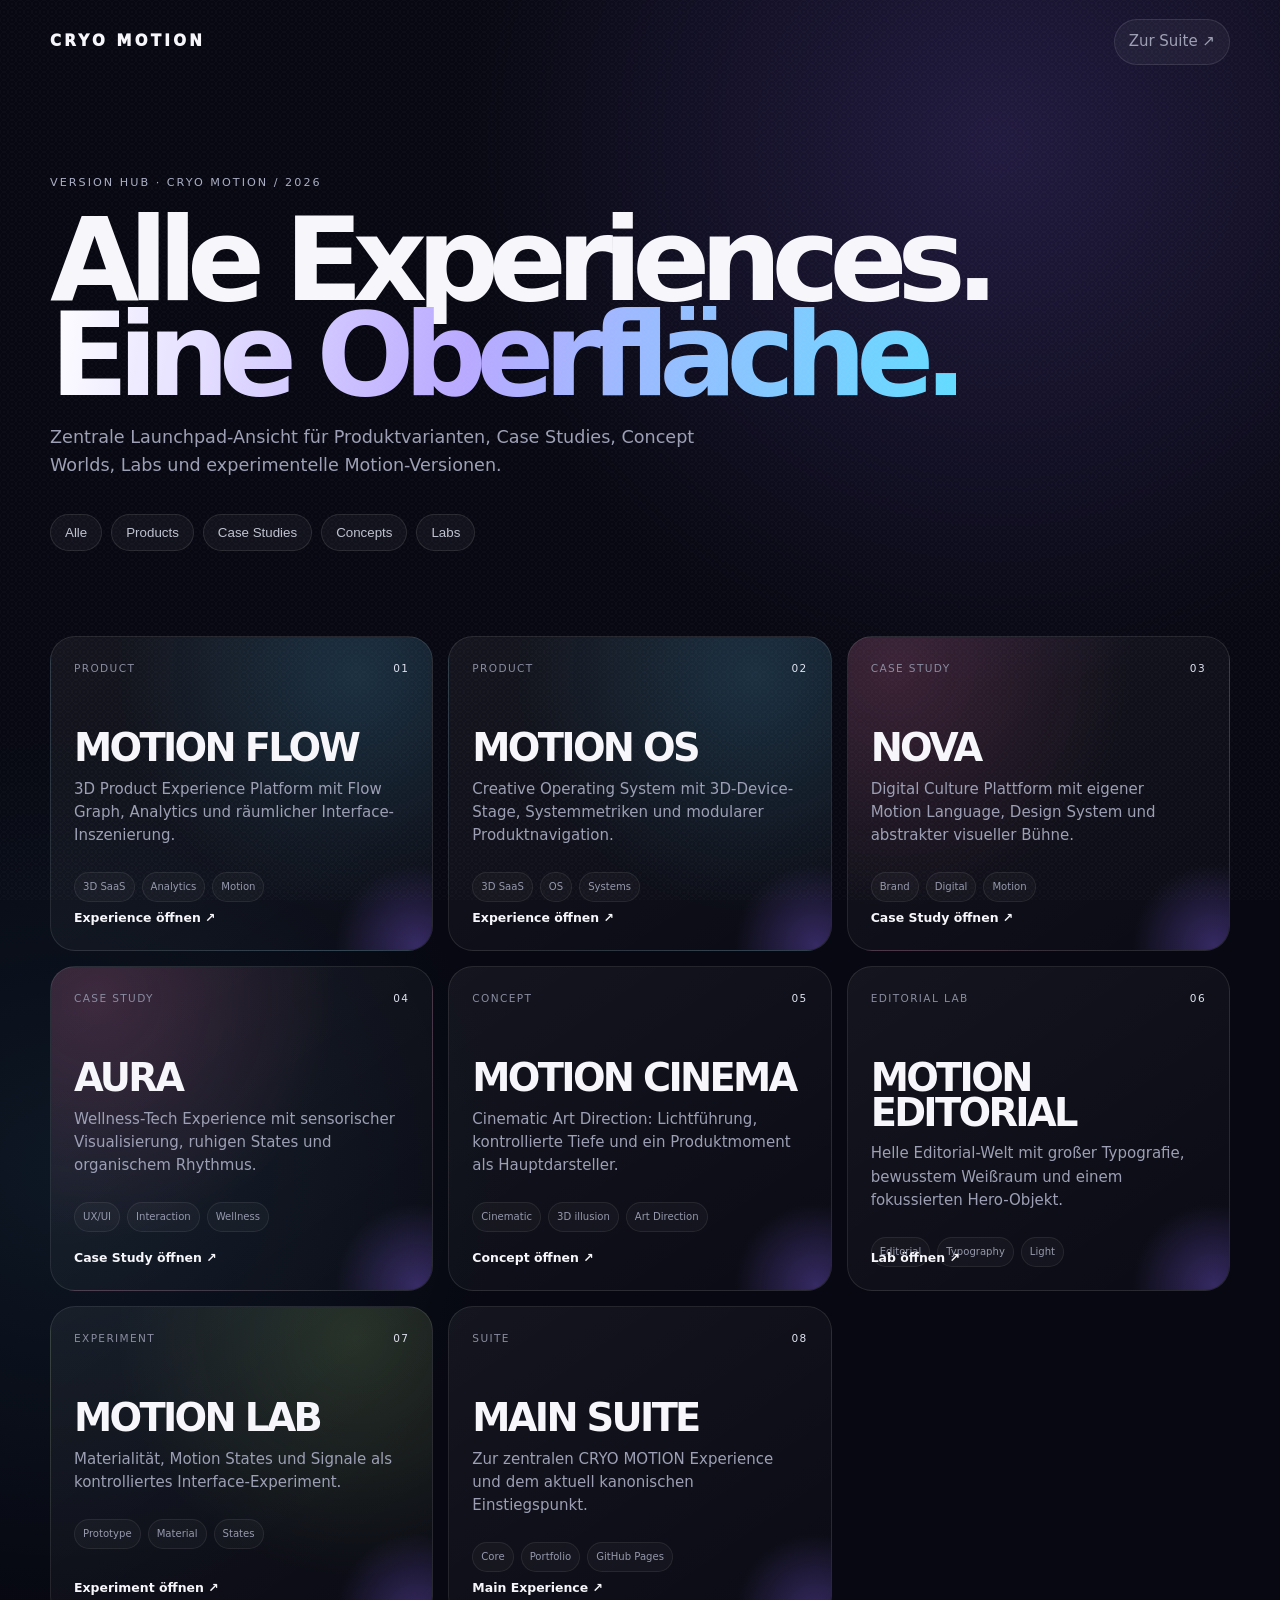
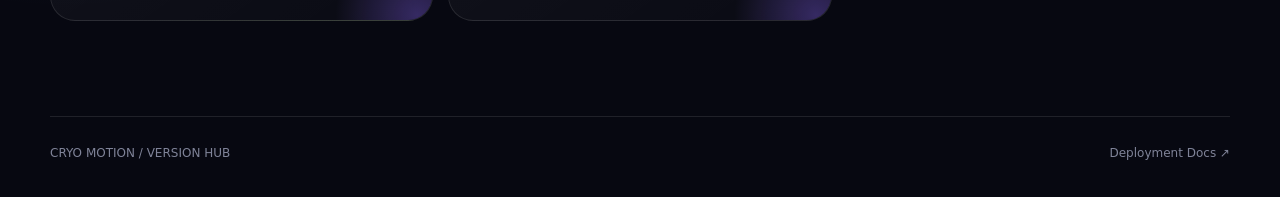
==== versions/hub.html @ 2e17ab0a "feat: add unified version hub" ====
<!doctype html>
<html lang="de">
<head>
<meta charset="utf-8">
<meta name="viewport" content="width=device-width,initial-scale=1">
<meta name="description" content="CRYO MOTION Version Hub — zentrale Navigation für alle Motion-, 3D-, Editorial- und Case-Study-Varianten.">
<title>CRYO MOTION — Version Hub</title>
<style>
:root{--bg:#070811;--surface:#ffffff0b;--line:#ffffff1a;--text:#f7f7fb;--muted:#9da0b5;--blue:#54c8ff;--violet:#8d67ff;--pink:#ff6ab1;--lime:#c4ff78}*{box-sizing:border-box}html{scroll-behavior:smooth}body{margin:0;overflow-x:hidden;color:var(--text);background:radial-gradient(circle at 78% 8%,#8d67ff32,transparent 34rem),radial-gradient(circle at 5% 65%,#54c8ff14,transparent 28rem),var(--bg);font:15px/1.55 system-ui,-apple-system,Segoe UI,sans-serif}body:before{content:"";position:fixed;inset:0;pointer-events:none;opacity:.025;background-image:repeating-radial-gradient(#fff 0 1px,transparent 1px 3px);background-size:8px 8px}a{color:inherit;text-decoration:none}.wrap{width:min(1180px,calc(100% - 36px));margin:auto}.nav{height:84px;display:flex;align-items:center;justify-content:space-between;gap:20px}.brand{font-weight:950;letter-spacing:.22em}.back{padding:10px 14px;border:1px solid var(--line);border-radius:999px;color:var(--muted);background:var(--surface)}.hero{padding:90px 0 85px}.eyebrow{font-size:.7rem;letter-spacing:.18em;color:#aaaec4}.hero h1{font-size:clamp(4rem,9vw,8.5rem);line-height:.82;letter-spacing:-.09em;max-width:980px;margin:22px 0}.grad{color:transparent;background:linear-gradient(100deg,#fff,#b9a9ff 46%,#62dcff);background-clip:text;-webkit-background-clip:text}.lead{max-width:690px;color:var(--muted);font-size:1.1rem}.toolbar{margin-top:35px;display:flex;gap:9px;flex-wrap:wrap}.filter{border:1px solid var(--line);background:var(--surface);color:#bfc2d1;border-radius:999px;padding:10px 14px;cursor:pointer}.filter:hover,.filter:focus-visible{color:#fff;border-color:#ffffff3b;outline:none}.grid{display:grid;grid-template-columns:repeat(3,1fr);gap:15px;padding-bottom:95px}.card{position:relative;min-height:315px;padding:23px;border:1px solid var(--line);border-radius:25px;background:linear-gradient(145deg,#ffffff0e,#ffffff04);overflow:hidden;transition:.35s}.card:hover{transform:translateY(-8px);border-color:#ffffff30;box-shadow:0 28px 75px #0007}.card:after{content:"";position:absolute;width:170px;height:170px;border-radius:50%;right:-70px;bottom:-80px;background:radial-gradient(circle,#8d67ff55,transparent 68%)}.meta{display:flex;justify-content:space-between;gap:10px;font-size:.66rem;letter-spacing:.13em;color:#898ca0}.num{color:#dfe2ef}.card h2{font-size:2.4rem;line-height:.9;letter-spacing:-.07em;margin:55px 0 12px}.card p{color:var(--muted);max-width:34ch;margin:0}.tags{display:flex;gap:7px;flex-wrap:wrap;margin-top:25px}.tag{font-size:.63rem;padding:6px 8px;border-radius:999px;background:#ffffff08;border:1px solid #ffffff13;color:#9699ad}.open{position:absolute;left:23px;bottom:22px;font-size:.78rem;font-weight:850}.blue{background:radial-gradient(circle at 80% 12%,#54c8ff2b,transparent 15rem),linear-gradient(145deg,#ffffff0e,#ffffff04)}.pink{background:radial-gradient(circle at 12% 10%,#ff6ab12b,transparent 15rem),linear-gradient(145deg,#ffffff0e,#ffffff04)}.lime{background:radial-gradient(circle at 80% 10%,#c4ff7820,transparent 15rem),linear-gradient(145deg,#ffffff0e,#ffffff04)}.footer{border-top:1px solid var(--line);padding:27px 0 35px;display:flex;justify-content:space-between;color:#7f8398;font-size:.75rem}@media(max-width:900px){.grid{grid-template-columns:repeat(2,1fr)}}@media(max-width:620px){.wrap{width:calc(100% - 28px)}.nav{height:70px}.hero{padding:60px 0 65px}.hero h1{font-size:clamp(3.3rem,15vw,6.2rem)}.grid{grid-template-columns:1fr}.card{min-height:280px}.footer{flex-direction:column;gap:8px}}@media(prefers-reduced-motion:reduce){*{transition-duration:.01ms!important;scroll-behavior:auto!important}}
</style>
</head>
<body>
<div class="wrap">
<header class="nav"><a class="brand" href="../index.html">CRYO MOTION</a><a class="back" href="../index.html">Zur Suite ↗</a></header>
<main>
<section class="hero"><div class="eyebrow">VERSION HUB · CRYO MOTION / 2026</div><h1>Alle Experiences. <span class="grad">Eine Oberfläche.</span></h1><p class="lead">Zentrale Launchpad-Ansicht für Produktvarianten, Case Studies, Concept Worlds, Labs und experimentelle Motion-Versionen.</p><div class="toolbar"><button class="filter" data-filter="all">Alle</button><button class="filter" data-filter="product">Products</button><button class="filter" data-filter="case">Case Studies</button><button class="filter" data-filter="concept">Concepts</button><button class="filter" data-filter="lab">Labs</button></div></section>
<section class="grid" aria-label="CRYO MOTION Versionen">
<article class="card blue" data-type="product"><div class="meta"><span>PRODUCT</span><span class="num">01</span></div><h2>MOTION FLOW</h2><p>3D Product Experience Platform mit Flow Graph, Analytics und räumlicher Interface-Inszenierung.</p><div class="tags"><span class="tag">3D SaaS</span><span class="tag">Analytics</span><span class="tag">Motion</span></div><a class="open" href="../variants/motion-flow.html">Experience öffnen ↗</a></article>
<article class="card blue" data-type="product"><div class="meta"><span>PRODUCT</span><span class="num">02</span></div><h2>MOTION OS</h2><p>Creative Operating System mit 3D-Device-Stage, Systemmetriken und modularer Produktnavigation.</p><div class="tags"><span class="tag">3D SaaS</span><span class="tag">OS</span><span class="tag">Systems</span></div><a class="open" href="../variants/motion-os.html">Experience öffnen ↗</a></article>
<article class="card pink" data-type="case"><div class="meta"><span>CASE STUDY</span><span class="num">03</span></div><h2>NOVA</h2><p>Digital Culture Plattform mit eigener Motion Language, Design System und abstrakter visueller Bühne.</p><div class="tags"><span class="tag">Brand</span><span class="tag">Digital</span><span class="tag">Motion</span></div><a class="open" href="../projects/nova.html">Case Study öffnen ↗</a></article>
<article class="card pink" data-type="case"><div class="meta"><span>CASE STUDY</span><span class="num">04</span></div><h2>AURA</h2><p>Wellness-Tech Experience mit sensorischer Visualisierung, ruhigen States und organischem Rhythmus.</p><div class="tags"><span class="tag">UX/UI</span><span class="tag">Interaction</span><span class="tag">Wellness</span></div><a class="open" href="../projects/aura.html">Case Study öffnen ↗</a></article>
<article class="card" data-type="concept"><div class="meta"><span>CONCEPT</span><span class="num">05</span></div><h2>MOTION CINEMA</h2><p>Cinematic Art Direction: Lichtführung, kontrollierte Tiefe und ein Produktmoment als Hauptdarsteller.</p><div class="tags"><span class="tag">Cinematic</span><span class="tag">3D illusion</span><span class="tag">Art Direction</span></div><a class="open" href="../concepts/motion-cinema.html">Concept öffnen ↗</a></article>
<article class="card" data-type="lab"><div class="meta"><span>EDITORIAL LAB</span><span class="num">06</span></div><h2>MOTION EDITORIAL</h2><p>Helle Editorial-Welt mit großer Typografie, bewusstem Weißraum und einem fokussierten Hero-Objekt.</p><div class="tags"><span class="tag">Editorial</span><span class="tag">Typography</span><span class="tag">Light</span></div><a class="open" href="../labs/motion-editorial.html">Lab öffnen ↗</a></article>
<article class="card lime" data-type="lab"><div class="meta"><span>EXPERIMENT</span><span class="num">07</span></div><h2>MOTION LAB</h2><p>Materialität, Motion States und Signale als kontrolliertes Interface-Experiment.</p><div class="tags"><span class="tag">Prototype</span><span class="tag">Material</span><span class="tag">States</span></div><a class="open" href="../experiments/motion-lab.html">Experiment öffnen ↗</a></article>
<article class="card" data-type="hub"><div class="meta"><span>SUITE</span><span class="num">08</span></div><h2>MAIN SUITE</h2><p>Zur zentralen CRYO MOTION Experience und dem aktuell kanonischen Einstiegspunkt.</p><div class="tags"><span class="tag">Core</span><span class="tag">Portfolio</span><span class="tag">GitHub Pages</span></div><a class="open" href="../index.html">Main Experience ↗</a></article>
</section>
</main>
<footer class="footer"><span>CRYO MOTION / VERSION HUB</span><a href="../docs/DEPLOYMENT.md">Deployment Docs ↗</a></footer>
</div>
<script>
const buttons=document.querySelectorAll('.filter');const cards=document.querySelectorAll('.card');buttons.forEach(btn=>btn.addEventListener('click',()=>{const f=btn.dataset.filter;cards.forEach(card=>card.hidden=f!=='all'&&card.dataset.type!==f);buttons.forEach(b=>b.setAttribute('aria-pressed',b===btn?'true':'false'))}));buttons[0].setAttribute('aria-pressed','true');
</script>
</body>
</html>
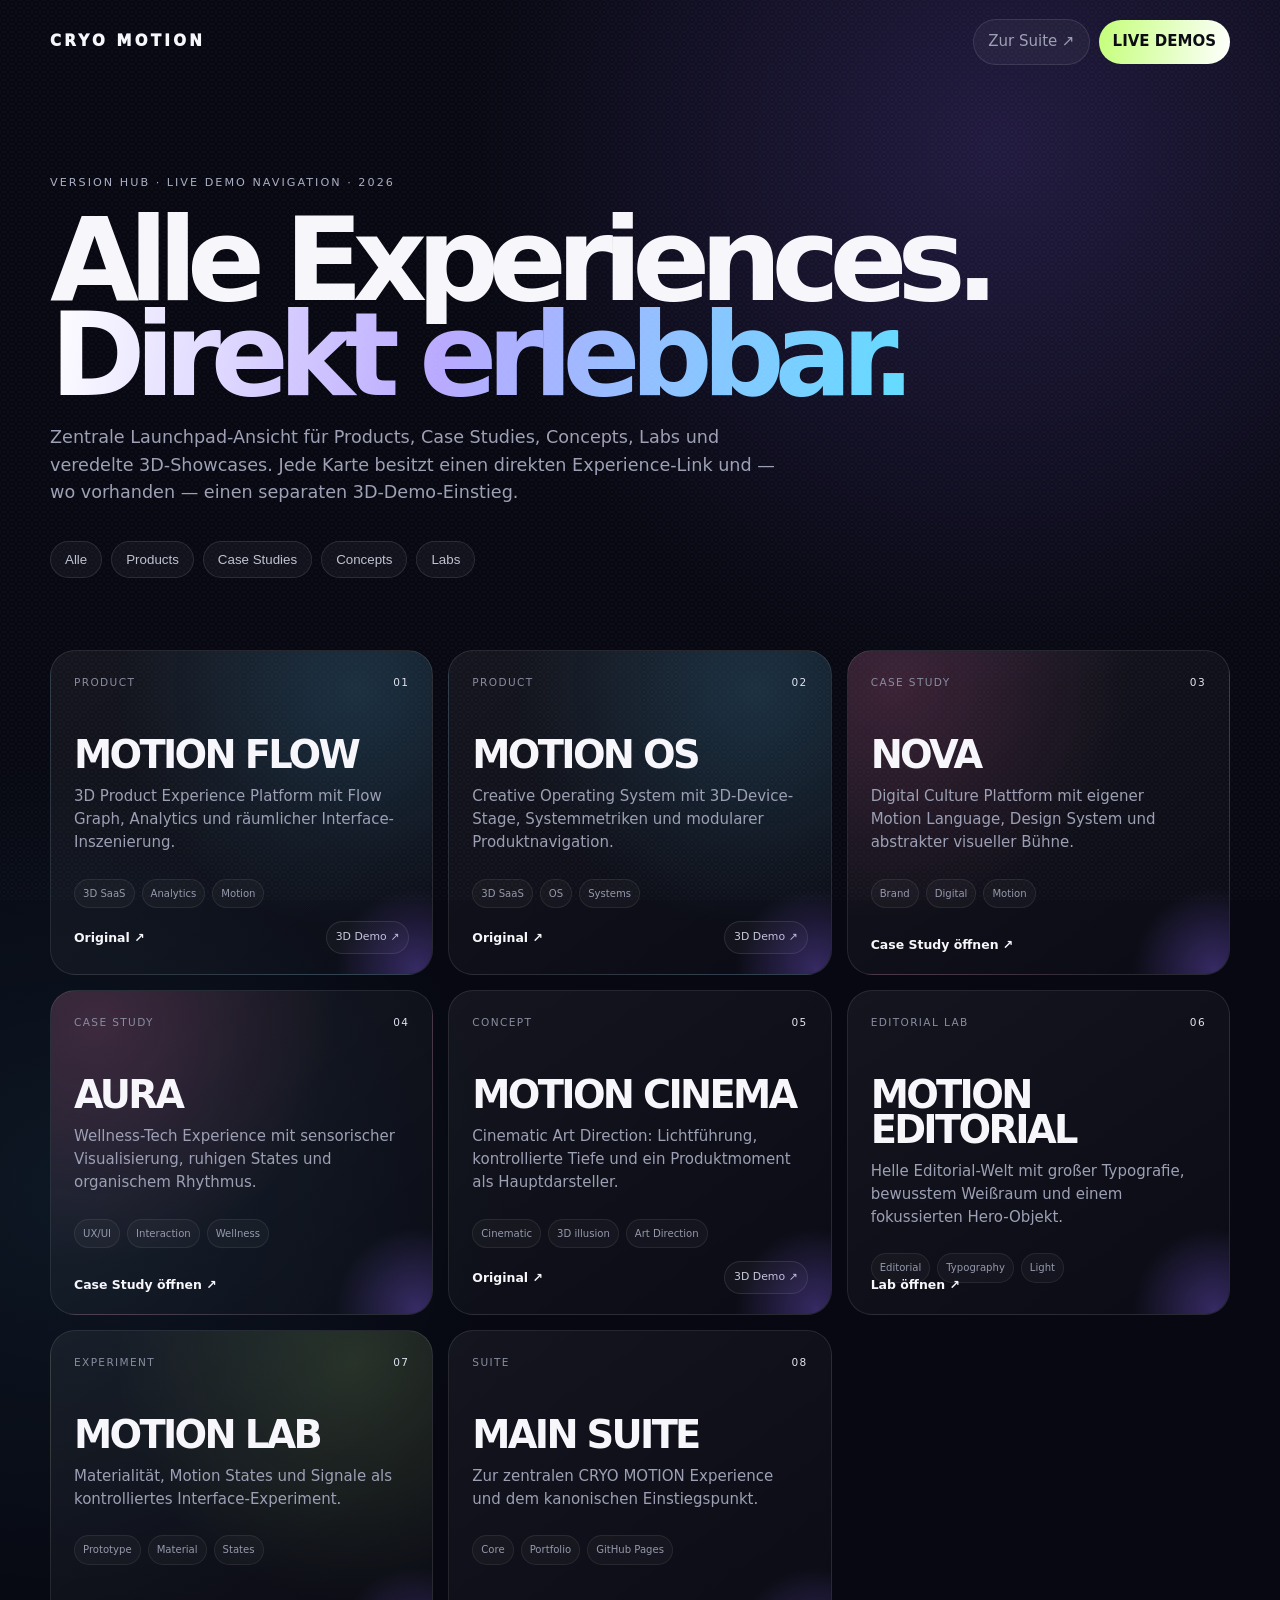
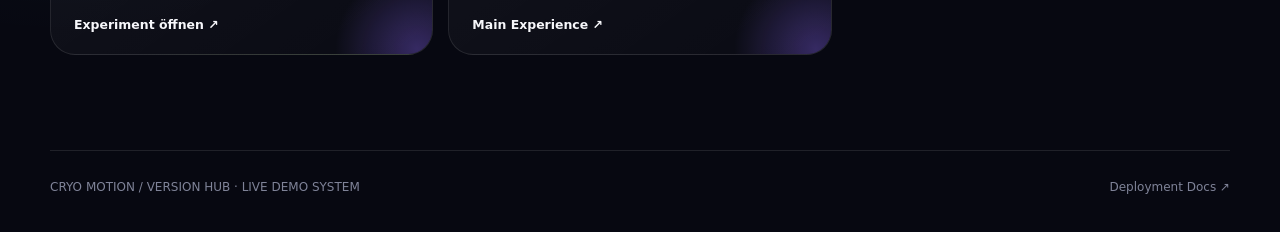
==== commit d0ed9f32: "feat: connect live demo navigation and 3D showcases" ====
--- a/versions/hub.html
+++ b/versions/hub.html
@@ -1,34 +1 @@
-<!doctype html>
-<html lang="de">
-<head>
-<meta charset="utf-8">
-<meta name="viewport" content="width=device-width,initial-scale=1">
-<meta name="description" content="CRYO MOTION Version Hub — zentrale Navigation für alle Motion-, 3D-, Editorial- und Case-Study-Varianten.">
-<title>CRYO MOTION — Version Hub</title>
-<style>
-:root{--bg:#070811;--surface:#ffffff0b;--line:#ffffff1a;--text:#f7f7fb;--muted:#9da0b5;--blue:#54c8ff;--violet:#8d67ff;--pink:#ff6ab1;--lime:#c4ff78}*{box-sizing:border-box}html{scroll-behavior:smooth}body{margin:0;overflow-x:hidden;color:var(--text);background:radial-gradient(circle at 78% 8%,#8d67ff32,transparent 34rem),radial-gradient(circle at 5% 65%,#54c8ff14,transparent 28rem),var(--bg);font:15px/1.55 system-ui,-apple-system,Segoe UI,sans-serif}body:before{content:"";position:fixed;inset:0;pointer-events:none;opacity:.025;background-image:repeating-radial-gradient(#fff 0 1px,transparent 1px 3px);background-size:8px 8px}a{color:inherit;text-decoration:none}.wrap{width:min(1180px,calc(100% - 36px));margin:auto}.nav{height:84px;display:flex;align-items:center;justify-content:space-between;gap:20px}.brand{font-weight:950;letter-spacing:.22em}.back{padding:10px 14px;border:1px solid var(--line);border-radius:999px;color:var(--muted);background:var(--surface)}.hero{padding:90px 0 85px}.eyebrow{font-size:.7rem;letter-spacing:.18em;color:#aaaec4}.hero h1{font-size:clamp(4rem,9vw,8.5rem);line-height:.82;letter-spacing:-.09em;max-width:980px;margin:22px 0}.grad{color:transparent;background:linear-gradient(100deg,#fff,#b9a9ff 46%,#62dcff);background-clip:text;-webkit-background-clip:text}.lead{max-width:690px;color:var(--muted);font-size:1.1rem}.toolbar{margin-top:35px;display:flex;gap:9px;flex-wrap:wrap}.filter{border:1px solid var(--line);background:var(--surface);color:#bfc2d1;border-radius:999px;padding:10px 14px;cursor:pointer}.filter:hover,.filter:focus-visible{color:#fff;border-color:#ffffff3b;outline:none}.grid{display:grid;grid-template-columns:repeat(3,1fr);gap:15px;padding-bottom:95px}.card{position:relative;min-height:315px;padding:23px;border:1px solid var(--line);border-radius:25px;background:linear-gradient(145deg,#ffffff0e,#ffffff04);overflow:hidden;transition:.35s}.card:hover{transform:translateY(-8px);border-color:#ffffff30;box-shadow:0 28px 75px #0007}.card:after{content:"";position:absolute;width:170px;height:170px;border-radius:50%;right:-70px;bottom:-80px;background:radial-gradient(circle,#8d67ff55,transparent 68%)}.meta{display:flex;justify-content:space-between;gap:10px;font-size:.66rem;letter-spacing:.13em;color:#898ca0}.num{color:#dfe2ef}.card h2{font-size:2.4rem;line-height:.9;letter-spacing:-.07em;margin:55px 0 12px}.card p{color:var(--muted);max-width:34ch;margin:0}.tags{display:flex;gap:7px;flex-wrap:wrap;margin-top:25px}.tag{font-size:.63rem;padding:6px 8px;border-radius:999px;background:#ffffff08;border:1px solid #ffffff13;color:#9699ad}.open{position:absolute;left:23px;bottom:22px;font-size:.78rem;font-weight:850}.blue{background:radial-gradient(circle at 80% 12%,#54c8ff2b,transparent 15rem),linear-gradient(145deg,#ffffff0e,#ffffff04)}.pink{background:radial-gradient(circle at 12% 10%,#ff6ab12b,transparent 15rem),linear-gradient(145deg,#ffffff0e,#ffffff04)}.lime{background:radial-gradient(circle at 80% 10%,#c4ff7820,transparent 15rem),linear-gradient(145deg,#ffffff0e,#ffffff04)}.footer{border-top:1px solid var(--line);padding:27px 0 35px;display:flex;justify-content:space-between;color:#7f8398;font-size:.75rem}@media(max-width:900px){.grid{grid-template-columns:repeat(2,1fr)}}@media(max-width:620px){.wrap{width:calc(100% - 28px)}.nav{height:70px}.hero{padding:60px 0 65px}.hero h1{font-size:clamp(3.3rem,15vw,6.2rem)}.grid{grid-template-columns:1fr}.card{min-height:280px}.footer{flex-direction:column;gap:8px}}@media(prefers-reduced-motion:reduce){*{transition-duration:.01ms!important;scroll-behavior:auto!important}}
-</style>
-</head>
-<body>
-<div class="wrap">
-<header class="nav"><a class="brand" href="../index.html">CRYO MOTION</a><a class="back" href="../index.html">Zur Suite ↗</a></header>
-<main>
-<section class="hero"><div class="eyebrow">VERSION HUB · CRYO MOTION / 2026</div><h1>Alle Experiences. <span class="grad">Eine Oberfläche.</span></h1><p class="lead">Zentrale Launchpad-Ansicht für Produktvarianten, Case Studies, Concept Worlds, Labs und experimentelle Motion-Versionen.</p><div class="toolbar"><button class="filter" data-filter="all">Alle</button><button class="filter" data-filter="product">Products</button><button class="filter" data-filter="case">Case Studies</button><button class="filter" data-filter="concept">Concepts</button><button class="filter" data-filter="lab">Labs</button></div></section>
-<section class="grid" aria-label="CRYO MOTION Versionen">
-<article class="card blue" data-type="product"><div class="meta"><span>PRODUCT</span><span class="num">01</span></div><h2>MOTION FLOW</h2><p>3D Product Experience Platform mit Flow Graph, Analytics und räumlicher Interface-Inszenierung.</p><div class="tags"><span class="tag">3D SaaS</span><span class="tag">Analytics</span><span class="tag">Motion</span></div><a class="open" href="../variants/motion-flow.html">Experience öffnen ↗</a></article>
-<article class="card blue" data-type="product"><div class="meta"><span>PRODUCT</span><span class="num">02</span></div><h2>MOTION OS</h2><p>Creative Operating System mit 3D-Device-Stage, Systemmetriken und modularer Produktnavigation.</p><div class="tags"><span class="tag">3D SaaS</span><span class="tag">OS</span><span class="tag">Systems</span></div><a class="open" href="../variants/motion-os.html">Experience öffnen ↗</a></article>
-<article class="card pink" data-type="case"><div class="meta"><span>CASE STUDY</span><span class="num">03</span></div><h2>NOVA</h2><p>Digital Culture Plattform mit eigener Motion Language, Design System und abstrakter visueller Bühne.</p><div class="tags"><span class="tag">Brand</span><span class="tag">Digital</span><span class="tag">Motion</span></div><a class="open" href="../projects/nova.html">Case Study öffnen ↗</a></article>
-<article class="card pink" data-type="case"><div class="meta"><span>CASE STUDY</span><span class="num">04</span></div><h2>AURA</h2><p>Wellness-Tech Experience mit sensorischer Visualisierung, ruhigen States und organischem Rhythmus.</p><div class="tags"><span class="tag">UX/UI</span><span class="tag">Interaction</span><span class="tag">Wellness</span></div><a class="open" href="../projects/aura.html">Case Study öffnen ↗</a></article>
-<article class="card" data-type="concept"><div class="meta"><span>CONCEPT</span><span class="num">05</span></div><h2>MOTION CINEMA</h2><p>Cinematic Art Direction: Lichtführung, kontrollierte Tiefe und ein Produktmoment als Hauptdarsteller.</p><div class="tags"><span class="tag">Cinematic</span><span class="tag">3D illusion</span><span class="tag">Art Direction</span></div><a class="open" href="../concepts/motion-cinema.html">Concept öffnen ↗</a></article>
-<article class="card" data-type="lab"><div class="meta"><span>EDITORIAL LAB</span><span class="num">06</span></div><h2>MOTION EDITORIAL</h2><p>Helle Editorial-Welt mit großer Typografie, bewusstem Weißraum und einem fokussierten Hero-Objekt.</p><div class="tags"><span class="tag">Editorial</span><span class="tag">Typography</span><span class="tag">Light</span></div><a class="open" href="../labs/motion-editorial.html">Lab öffnen ↗</a></article>
-<article class="card lime" data-type="lab"><div class="meta"><span>EXPERIMENT</span><span class="num">07</span></div><h2>MOTION LAB</h2><p>Materialität, Motion States und Signale als kontrolliertes Interface-Experiment.</p><div class="tags"><span class="tag">Prototype</span><span class="tag">Material</span><span class="tag">States</span></div><a class="open" href="../experiments/motion-lab.html">Experiment öffnen ↗</a></article>
-<article class="card" data-type="hub"><div class="meta"><span>SUITE</span><span class="num">08</span></div><h2>MAIN SUITE</h2><p>Zur zentralen CRYO MOTION Experience und dem aktuell kanonischen Einstiegspunkt.</p><div class="tags"><span class="tag">Core</span><span class="tag">Portfolio</span><span class="tag">GitHub Pages</span></div><a class="open" href="../index.html">Main Experience ↗</a></article>
-</section>
-</main>
-<footer class="footer"><span>CRYO MOTION / VERSION HUB</span><a href="../docs/DEPLOYMENT.md">Deployment Docs ↗</a></footer>
-</div>
-<script>
-const buttons=document.querySelectorAll('.filter');const cards=document.querySelectorAll('.card');buttons.forEach(btn=>btn.addEventListener('click',()=>{const f=btn.dataset.filter;cards.forEach(card=>card.hidden=f!=='all'&&card.dataset.type!==f);buttons.forEach(b=>b.setAttribute('aria-pressed',b===btn?'true':'false'))}));buttons[0].setAttribute('aria-pressed','true');
-</script>
-</body>
-</html>
+<!doctype html><html lang="de"><head><meta charset="utf-8"><meta name="viewport" content="width=device-width,initial-scale=1"><meta name="description" content="CRYO MOTION Version Hub — zentrale Live-Demo-Navigation für Motion-, 3D-, Editorial- und Case-Study-Varianten."><title>CRYO MOTION — Version Hub</title><style>:root{--bg:#070811;--surface:#ffffff0b;--line:#ffffff1a;--text:#f7f7fb;--muted:#9da0b5;--blue:#54c8ff;--violet:#8d67ff;--pink:#ff6ab1;--lime:#c4ff78}*{box-sizing:border-box}html{scroll-behavior:smooth}body{margin:0;overflow-x:hidden;color:var(--text);background:radial-gradient(circle at 78% 8%,#8d67ff32,transparent 34rem),radial-gradient(circle at 5% 65%,#54c8ff14,transparent 28rem),var(--bg);font:15px/1.55 system-ui,-apple-system,Segoe UI,sans-serif}body:before{content:"";position:fixed;inset:0;pointer-events:none;opacity:.025;background-image:repeating-radial-gradient(#fff 0 1px,transparent 1px 3px);background-size:8px 8px}a{color:inherit;text-decoration:none}.wrap{width:min(1180px,calc(100% - 36px));margin:auto}.nav{height:84px;display:flex;align-items:center;justify-content:space-between;gap:20px}.brand{font-weight:950;letter-spacing:.22em}.nav-actions{display:flex;gap:9px;align-items:center}.back,.live{padding:10px 14px;border:1px solid var(--line);border-radius:999px;color:var(--muted);background:var(--surface)}.live{color:#0a0b12;background:linear-gradient(100deg,var(--lime),#fff);font-weight:850;border:0}.hero{padding:90px 0 72px}.eyebrow{font-size:.7rem;letter-spacing:.18em;color:#aaaec4}.hero h1{font-size:clamp(4rem,9vw,8.5rem);line-height:.82;letter-spacing:-.09em;max-width:980px;margin:22px 0}.grad{color:transparent;background:linear-gradient(100deg,#fff,#b9a9ff 46%,#62dcff);background-clip:text;-webkit-background-clip:text}.lead{max-width:730px;color:var(--muted);font-size:1.1rem}.toolbar{margin-top:35px;display:flex;gap:9px;flex-wrap:wrap}.filter{border:1px solid var(--line);background:var(--surface);color:#bfc2d1;border-radius:999px;padding:10px 14px;cursor:pointer}.filter:hover,.filter:focus-visible{color:#fff;border-color:#ffffff3b;outline:2px solid #ffffff22;outline-offset:2px}.grid{display:grid;grid-template-columns:repeat(3,1fr);gap:15px;padding-bottom:95px}.card{position:relative;min-height:325px;padding:23px;border:1px solid var(--line);border-radius:25px;background:linear-gradient(145deg,#ffffff0e,#ffffff04);overflow:hidden;transition:.35s}.card:hover{transform:translateY(-8px);border-color:#ffffff30;box-shadow:0 28px 75px #0007}.card:after{content:"";position:absolute;width:170px;height:170px;border-radius:50%;right:-70px;bottom:-80px;background:radial-gradient(circle,#8d67ff55,transparent 68%)}.meta{display:flex;justify-content:space-between;gap:10px;font-size:.66rem;letter-spacing:.13em;color:#898ca0}.num{color:#dfe2ef}.card h2{font-size:2.4rem;line-height:.9;letter-spacing:-.07em;margin:48px 0 12px}.card p{color:var(--muted);max-width:34ch;margin:0}.tags{display:flex;gap:7px;flex-wrap:wrap;margin-top:24px}.tag{font-size:.63rem;padding:6px 8px;border-radius:999px;background:#ffffff08;border:1px solid #ffffff13;color:#9699ad}.actions{position:absolute;left:23px;right:23px;bottom:20px;display:flex;gap:8px;align-items:center}.open{font-size:.78rem;font-weight:850}.demo{margin-left:auto;font-size:.68rem;color:#c8cbda;padding:7px 9px;border:1px solid #ffffff1a;border-radius:999px;background:#ffffff08}.blue{background:radial-gradient(circle at 80% 12%,#54c8ff2b,transparent 15rem),linear-gradient(145deg,#ffffff0e,#ffffff04)}.pink{background:radial-gradient(circle at 12% 10%,#ff6ab12b,transparent 15rem),linear-gradient(145deg,#ffffff0e,#ffffff04)}.lime{background:radial-gradient(circle at 80% 10%,#c4ff7820,transparent 15rem),linear-gradient(145deg,#ffffff0e,#ffffff04)}.footer{border-top:1px solid var(--line);padding:27px 0 35px;display:flex;justify-content:space-between;color:#7f8398;font-size:.75rem}@media(max-width:900px){.grid{grid-template-columns:repeat(2,1fr)}}@media(max-width:620px){.wrap{width:calc(100% - 28px)}.nav{height:70px}.nav-actions .back{display:none}.hero{padding:60px 0 65px}.hero h1{font-size:clamp(3.3rem,15vw,6.2rem)}.grid{grid-template-columns:1fr}.card{min-height:295px}.footer{flex-direction:column;gap:8px}.actions{align-items:flex-start;flex-wrap:wrap}.demo{margin-left:0}}@media(prefers-reduced-motion:reduce){*{transition-duration:.01ms!important;scroll-behavior:auto!important}}</style></head><body><div class="wrap"><header class="nav"><a class="brand" href="../index.html">CRYO MOTION</a><div class="nav-actions"><a class="back" href="../index.html">Zur Suite ↗</a><a class="live" href="#live">LIVE DEMOS</a></div></header><main><section class="hero"><div class="eyebrow">VERSION HUB · LIVE DEMO NAVIGATION · 2026</div><h1>Alle Experiences. <span class="grad">Direkt erlebbar.</span></h1><p class="lead">Zentrale Launchpad-Ansicht für Products, Case Studies, Concepts, Labs und veredelte 3D-Showcases. Jede Karte besitzt einen direkten Experience-Link und — wo vorhanden — einen separaten 3D-Demo-Einstieg.</p><div class="toolbar"><button class="filter" data-filter="all" aria-pressed="true">Alle</button><button class="filter" data-filter="product" aria-pressed="false">Products</button><button class="filter" data-filter="case" aria-pressed="false">Case Studies</button><button class="filter" data-filter="concept" aria-pressed="false">Concepts</button><button class="filter" data-filter="lab" aria-pressed="false">Labs</button></div></section><section id="live" class="grid" aria-label="CRYO MOTION Live Demo Versionen"><article class="card blue" data-type="product"><div class="meta"><span>PRODUCT</span><span class="num">01</span></div><h2>MOTION FLOW</h2><p>3D Product Experience Platform mit Flow Graph, Analytics und räumlicher Interface-Inszenierung.</p><div class="tags"><span class="tag">3D SaaS</span><span class="tag">Analytics</span><span class="tag">Motion</span></div><div class="actions"><a class="open" href="../variants/motion-flow.html">Original ↗</a><a class="demo" href="../showcase/motion-flow-3d.html">3D Demo ↗</a></div></article><article class="card blue" data-type="product"><div class="meta"><span>PRODUCT</span><span class="num">02</span></div><h2>MOTION OS</h2><p>Creative Operating System mit 3D-Device-Stage, Systemmetriken und modularer Produktnavigation.</p><div class="tags"><span class="tag">3D SaaS</span><span class="tag">OS</span><span class="tag">Systems</span></div><div class="actions"><a class="open" href="../variants/motion-os.html">Original ↗</a><a class="demo" href="../showcase/motion-os-3d.html">3D Demo ↗</a></div></article><article class="card pink" data-type="case"><div class="meta"><span>CASE STUDY</span><span class="num">03</span></div><h2>NOVA</h2><p>Digital Culture Plattform mit eigener Motion Language, Design System und abstrakter visueller Bühne.</p><div class="tags"><span class="tag">Brand</span><span class="tag">Digital</span><span class="tag">Motion</span></div><div class="actions"><a class="open" href="../projects/nova.html">Case Study öffnen ↗</a></div></article><article class="card pink" data-type="case"><div class="meta"><span>CASE STUDY</span><span class="num">04</span></div><h2>AURA</h2><p>Wellness-Tech Experience mit sensorischer Visualisierung, ruhigen States und organischem Rhythmus.</p><div class="tags"><span class="tag">UX/UI</span><span class="tag">Interaction</span><span class="tag">Wellness</span></div><div class="actions"><a class="open" href="../projects/aura.html">Case Study öffnen ↗</a></div></article><article class="card" data-type="concept"><div class="meta"><span>CONCEPT</span><span class="num">05</span></div><h2>MOTION CINEMA</h2><p>Cinematic Art Direction: Lichtführung, kontrollierte Tiefe und ein Produktmoment als Hauptdarsteller.</p><div class="tags"><span class="tag">Cinematic</span><span class="tag">3D illusion</span><span class="tag">Art Direction</span></div><div class="actions"><a class="open" href="../concepts/motion-cinema.html">Original ↗</a><a class="demo" href="../showcase/motion-cinema-3d.html">3D Demo ↗</a></div></article><article class="card" data-type="lab"><div class="meta"><span>EDITORIAL LAB</span><span class="num">06</span></div><h2>MOTION EDITORIAL</h2><p>Helle Editorial-Welt mit großer Typografie, bewusstem Weißraum und einem fokussierten Hero-Objekt.</p><div class="tags"><span class="tag">Editorial</span><span class="tag">Typography</span><span class="tag">Light</span></div><div class="actions"><a class="open" href="../labs/motion-editorial.html">Lab öffnen ↗</a></div></article><article class="card lime" data-type="lab"><div class="meta"><span>EXPERIMENT</span><span class="num">07</span></div><h2>MOTION LAB</h2><p>Materialität, Motion States und Signale als kontrolliertes Interface-Experiment.</p><div class="tags"><span class="tag">Prototype</span><span class="tag">Material</span><span class="tag">States</span></div><div class="actions"><a class="open" href="../experiments/motion-lab.html">Experiment öffnen ↗</a></div></article><article class="card" data-type="hub"><div class="meta"><span>SUITE</span><span class="num">08</span></div><h2>MAIN SUITE</h2><p>Zur zentralen CRYO MOTION Experience und dem kanonischen Einstiegspunkt.</p><div class="tags"><span class="tag">Core</span><span class="tag">Portfolio</span><span class="tag">GitHub Pages</span></div><div class="actions"><a class="open" href="../index.html">Main Experience ↗</a></div></article></section></main><footer class="footer"><span>CRYO MOTION / VERSION HUB · LIVE DEMO SYSTEM</span><a href="../docs/DEPLOYMENT.md">Deployment Docs ↗</a></footer></div><script>const b=[...document.querySelectorAll('.filter')],c=[...document.querySelectorAll('.card')];b.forEach(x=>x.addEventListener('click',()=>{const f=x.dataset.filter;c.forEach(y=>y.hidden=f!=='all'&&y.dataset.type!==f);b.forEach(z=>z.setAttribute('aria-pressed',String(z===x)))}));</script></body></html>
